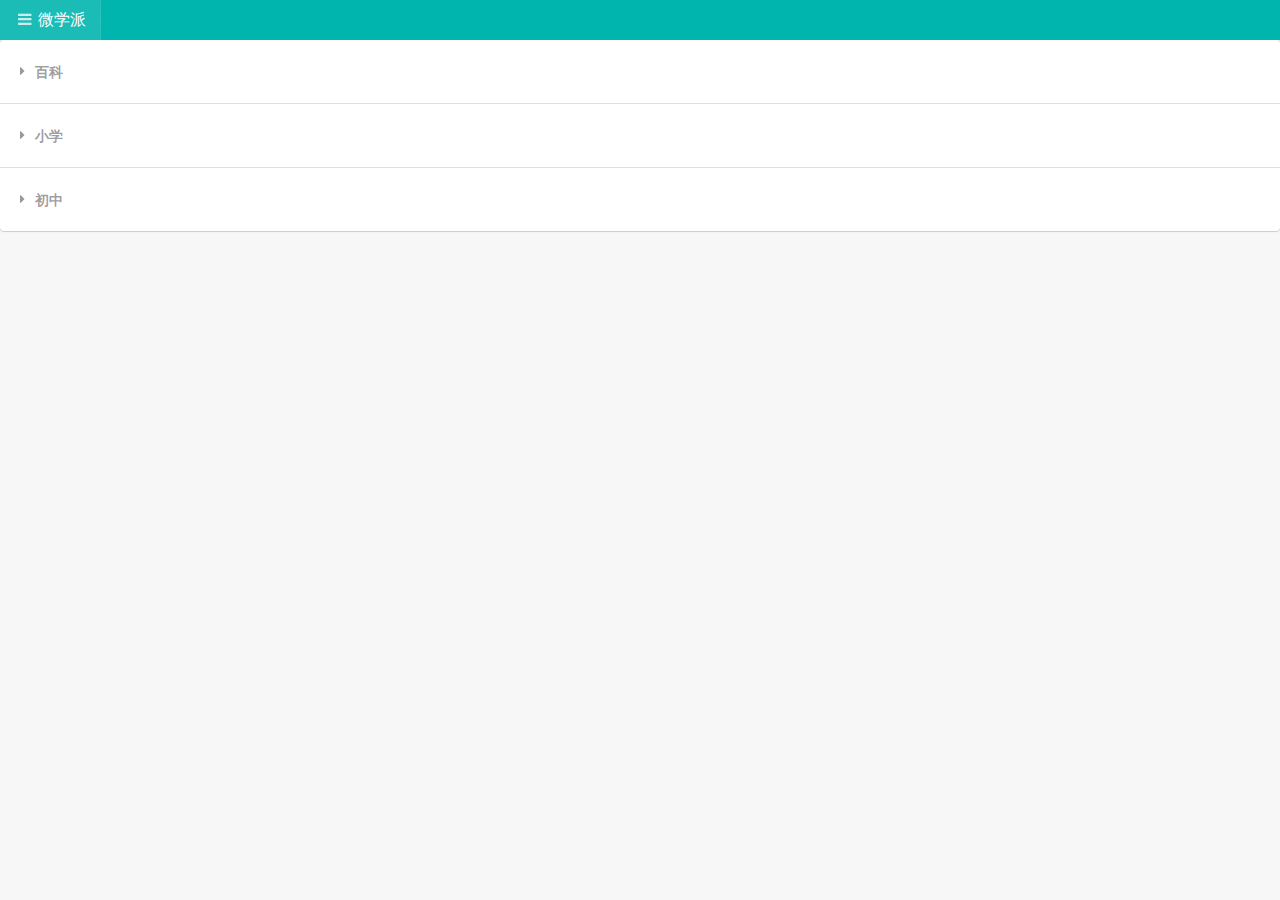
==== select-subject.html @ 0550c07a "update" ====
<!DOCTYPE html>
<html>
<head lang="en">
  <meta charset="utf-8">
  <title>微学派</title>
  <meta name="description" content="阿凡题，一个简单、有趣、随时、随地的学习平台。">
  <meta name="viewport" content="user-scalable=no, initial-scale=1, minimal-ui, maximum-scale=1, minimum-scale=1" />
  <link rel="stylesheet" type="text/css" href="semantic.css">
  <script src="jquery-2.1.3.js"></script>
  <script src="holder.js"></script>
  <script src="semantic.js"></script>
  <!-- 自定义样式 -->
  <style type="text/css">
    .pusher .container {
      padding-top: 40px;
    }
    .ui.accordion .title {
      line-height: 3em;
    }
    h2.hearder {
      line-height: 3em;
      height: 3em;
      background-color: #ffff00;
      text-align: center;
      vertical-align: middle;
    }
  </style>
  <!-- 自定义脚本 -->
  <script type="text/javascript">
    $(document).ready(function() {
      $('.ui.accordion').accordion();
    });
  </script>
</head>
<body>

<div class="ui fixed teal inverted main large menu padded">
  <div class="container">
    <a class="luanch item"><i class="content icon"></i>微学派</a>
  </div>
</div>

<div class="pusher">
  <div class="full height">
    <div class="header segment">
      <div class="container">
        <div class="ui styled fluid accordion">
          <!-- 百科 -->
          <div class="title"><i class="dropdown icon"></i>百科</div>
          <div class="content">

            <div class="ui four cards">
              <div class="card">
                <div class="image">
                  <img src="holder.js/100x100/size:14/auto/text:数学">
                </div>
              </div>
              <div class="card">
                <div class="image">
                  <img src="holder.js/100x100/size:14/auto/text:天体物理">
                </div>
              </div>
              <div class="card">
                <div class="image">
                  <img src="holder.js/100x100/size:14/auto/text:数学">
                </div>
              </div>
              <div class="card">
                <div class="image">
                  <img src="holder.js/100x100/size:14/auto/text:数学">
                </div>
              </div>
              <div class="card">
                <div class="image">
                  <img src="holder.js/100x100/size:14/auto/text:数学">
                </div>
              </div>
              <div class="card">
                <div class="image">
                  <img src="holder.js/100x100/size:14/auto/text:数学">
                </div>
              </div>
            </div>
          </div>
          <!-- 小学 -->
          <div class="title"><i class="dropdown icon"></i>小学</div>
          <div class="content">

          </div>
          <!-- 初中 -->
          <div class="title"><i class="dropdown icon"></i>初中</div>
          <div class="content">

          </div>
        </div>
      </div>
    </div>
  </div>
</div>

</body>
</html>
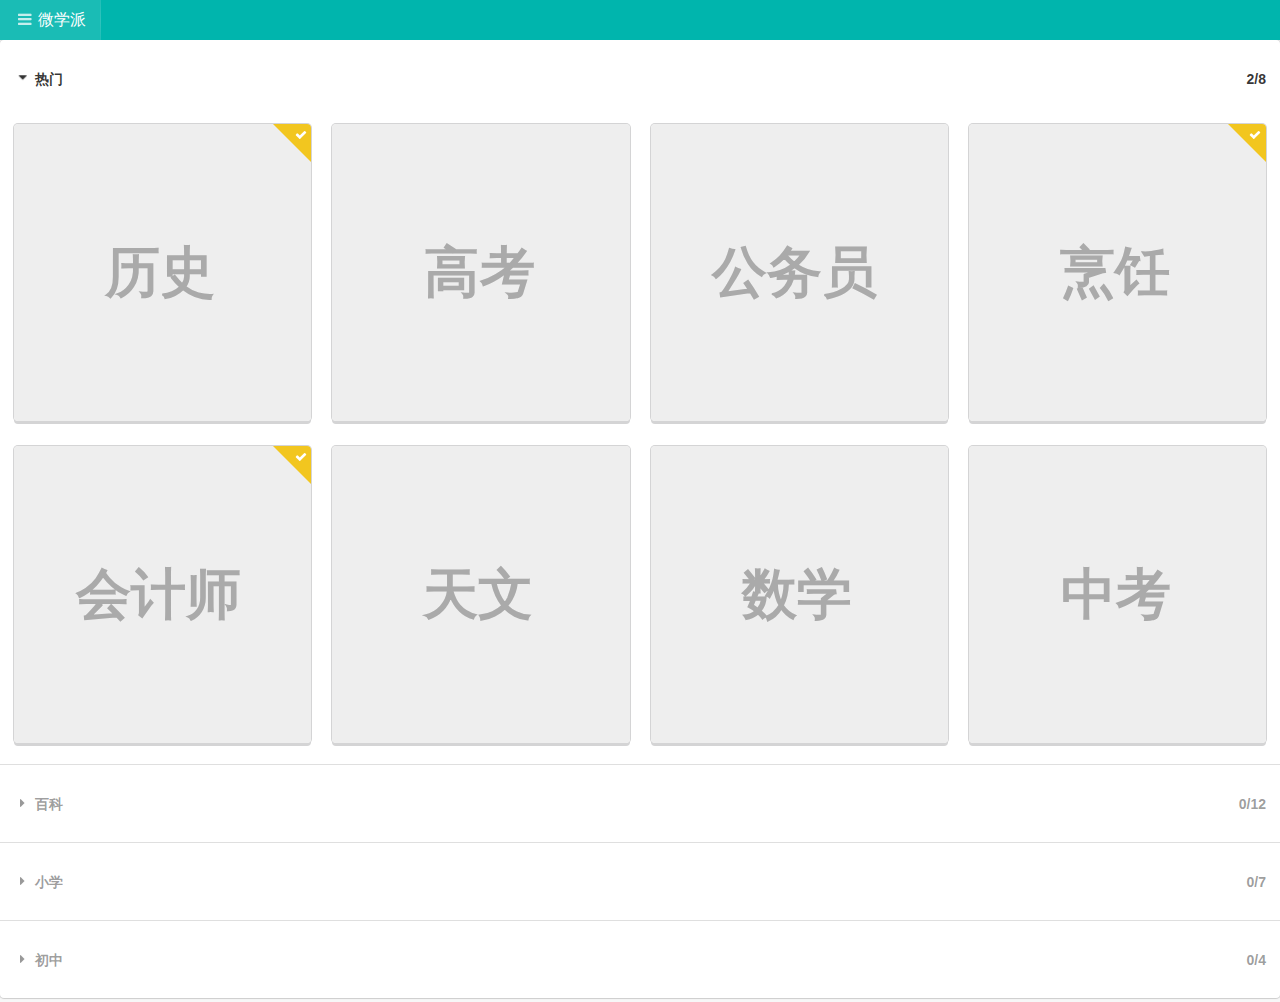
==== commit 6fdb5f6c: "update" ====
--- a/select-subject.html
+++ b/select-subject.html
@@ -15,20 +15,16 @@
       padding-top: 40px;
     }
     .ui.accordion .title {
-      line-height: 3em;
+      line-height: 4em;
     }
-    h2.hearder {
-      line-height: 3em;
-      height: 3em;
-      background-color: #ffff00;
-      text-align: center;
-      vertical-align: middle;
+    .cards .card {
+      overflow: hidden;
     }
   </style>
   <!-- 自定义脚本 -->
   <script type="text/javascript">
     $(document).ready(function() {
-      $('.ui.accordion').accordion();
+      $('.ui.accordion').accordion('open', 0);
     });
   </script>
 </head>
@@ -45,54 +41,205 @@
     <div class="header segment">
       <div class="container">
         <div class="ui styled fluid accordion">
+          <!-- 热门 -->
+          <div class="title">
+            <div class="ui grid">
+                <div class="ten wide column"><i class="dropdown icon"></i>热门</div>
+                <div class="six wide column right aligned">2/8</div>
+            </div>
+          </div>
+          <div class="content">
+
+            <div class="ui four cards">
+              <div class="card">
+                <div class="image">
+                  <div class="ui yellow corner label"><i class="checkmark circle icon"></i></div>
+                  <img src="holder.js/100x100/size:14/auto/text:历史">
+                </div>
+              </div>
+              <div class="card">
+                <div class="image">
+                  <img src="holder.js/100x100/size:14/auto/text:高考">
+                </div>
+              </div>
+              <div class="card">
+                <div class="image">
+                  <img src="holder.js/100x100/size:14/auto/text:公务员">
+                </div>
+              </div>
+              <div class="card">
+                <div class="image">
+                  <div class="ui yellow corner label"><i class="checkmark circle icon"></i></div>
+                  <img src="holder.js/100x100/size:14/auto/text:烹饪">
+                </div>
+              </div>
+              <div class="card">
+                <div class="image">
+                  <div class="ui yellow corner label"><i class="checkmark circle icon"></i></div>
+                  <img src="holder.js/100x100/size:14/auto/text:会计师">
+                </div>
+              </div>
+              <div class="card">
+                <div class="image">
+                  <img src="holder.js/100x100/size:14/auto/text:天文">
+                </div>
+              </div>
+              <div class="card">
+                <div class="image">
+                  <img src="holder.js/100x100/size:14/auto/text:数学">
+                </div>
+              </div>
+              <div class="card">
+                <div class="image">
+                  <img src="holder.js/100x100/size:14/auto/text:中考">
+                </div>
+              </div>
+            </div>
+
+          </div>
+
           <!-- 百科 -->
-          <div class="title"><i class="dropdown icon"></i>百科</div>
-          <div class="content">
-
-            <div class="ui four cards">
-              <div class="card">
-                <div class="image">
-                  <img src="holder.js/100x100/size:14/auto/text:数学">
-                </div>
-              </div>
-              <div class="card">
-                <div class="image">
-                  <img src="holder.js/100x100/size:14/auto/text:天体物理">
-                </div>
-              </div>
-              <div class="card">
-                <div class="image">
-                  <img src="holder.js/100x100/size:14/auto/text:数学">
-                </div>
-              </div>
-              <div class="card">
-                <div class="image">
-                  <img src="holder.js/100x100/size:14/auto/text:数学">
-                </div>
-              </div>
-              <div class="card">
-                <div class="image">
-                  <img src="holder.js/100x100/size:14/auto/text:数学">
-                </div>
-              </div>
-              <div class="card">
-                <div class="image">
-                  <img src="holder.js/100x100/size:14/auto/text:数学">
-                </div>
-              </div>
-            </div>
+          <div class="title">
+            <div class="ui grid">
+                <div class="twelve wide column"><i class="dropdown icon"></i>百科</div>
+                <div class="four wide column right aligned">0/12</div>
+            </div>
+          </div>
+          <div class="content">
+
+            <div class="ui four cards">
+              <div class="card">
+                <div class="image">
+                  <img src="holder.js/100x100/size:14/auto/text:天文">
+                </div>
+              </div>
+              <div class="card">
+                <div class="image">
+                  <img src="holder.js/100x100/size:14/auto/text:地理">
+                </div>
+              </div>
+              <div class="card">
+                <div class="image">
+                  <img src="holder.js/100x100/size:14/auto/text:哲学">
+                </div>
+              </div>
+              <div class="card">
+                <div class="image">
+                  <img src="holder.js/100x100/size:14/auto/text:历史">
+                </div>
+              </div>
+              <div class="card">
+                <div class="image">
+                  <img src="holder.js/100x100/size:14/auto/text:医学">
+                </div>
+              </div>
+              <div class="card">
+                <div class="image">
+                  <img src="holder.js/100x100/size:14/auto/text:艺术">
+                </div>
+              </div>
+            </div>
+
           </div>
           <!-- 小学 -->
-          <div class="title"><i class="dropdown icon"></i>小学</div>
-          <div class="content">
+          <div class="title">
+            <div class="ui grid">
+                <div class="twelve wide column"><i class="dropdown icon"></i>小学</div>
+                <div class="four wide column right aligned">0/7</div>
+            </div>
+          </div>
+          <div class="content">
+
+            <div class="ui four cards">
+              <div class="card">
+                <div class="image">
+                  <img src="holder.js/100x100/size:14/auto/text:小一(上)">
+                </div>
+              </div>
+              <div class="card">
+                <div class="image">
+                  <img src="holder.js/100x100/size:14/auto/text:小一(下)">
+                </div>
+              </div>
+              <div class="card">
+                <div class="image">
+                  <img src="holder.js/100x100/size:14/auto/text:小二(上)">
+                </div>
+              </div>
+              <div class="card">
+                <div class="image">
+                  <img src="holder.js/100x100/size:14/auto/text:小二(下)">
+                </div>
+              </div>
+              <div class="card">
+                <div class="image">
+                  <img src="holder.js/100x100/size:14/auto/text:小三(上)">
+                </div>
+              </div>
+              <div class="card">
+                <div class="image">
+                  <img src="holder.js/100x100/size:14/auto/text:小三(下)">
+                </div>
+              </div>
+              <div class="card">
+                <div class="image">
+                  <img src="holder.js/100x100/size:14/auto/text:小升初">
+                </div>
+              </div>
+            </div>
 
           </div>
           <!-- 初中 -->
-          <div class="title"><i class="dropdown icon"></i>初中</div>
-          <div class="content">
-
-          </div>
+          <div class="title">
+            <div class="ui grid">
+              <div class="twelve wide column"><i class="dropdown icon"></i>初中</div>
+              <div class="four wide column right aligned">0/4</div>
+            </div>
+          </div>
+          <div class="content">
+
+            <div class="ui four cards">
+              <div class="card">
+                <div class="image">
+                  <img src="holder.js/100x100/size:14/auto/text:初一(上)">
+                </div>
+              </div>
+              <div class="card">
+                <div class="image">
+                  <img src="holder.js/100x100/size:14/auto/text:初一(下)">
+                </div>
+              </div>
+              <div class="card">
+                <div class="image">
+                  <img src="holder.js/100x100/size:14/auto/text:初二(上)">
+                </div>
+              </div>
+              <div class="card">
+                <div class="image">
+                  <img src="holder.js/100x100/size:14/auto/text:初二(下)">
+                </div>
+              </div>
+              <div class="card">
+                <div class="image">
+                  <img src="holder.js/100x100/size:14/auto/text:初三(上)">
+                </div>
+              </div>
+              <div class="card">
+                <div class="image">
+                  <img src="holder.js/100x100/size:14/auto/text:初三(下)">
+                </div>
+              </div>
+              <div class="card">
+                <div class="image">
+                  <img src="holder.js/100x100/size:14/auto/text:中考">
+                </div>
+              </div>
+            </div>
+
+          </div>
+
         </div>
+
       </div>
     </div>
   </div>
